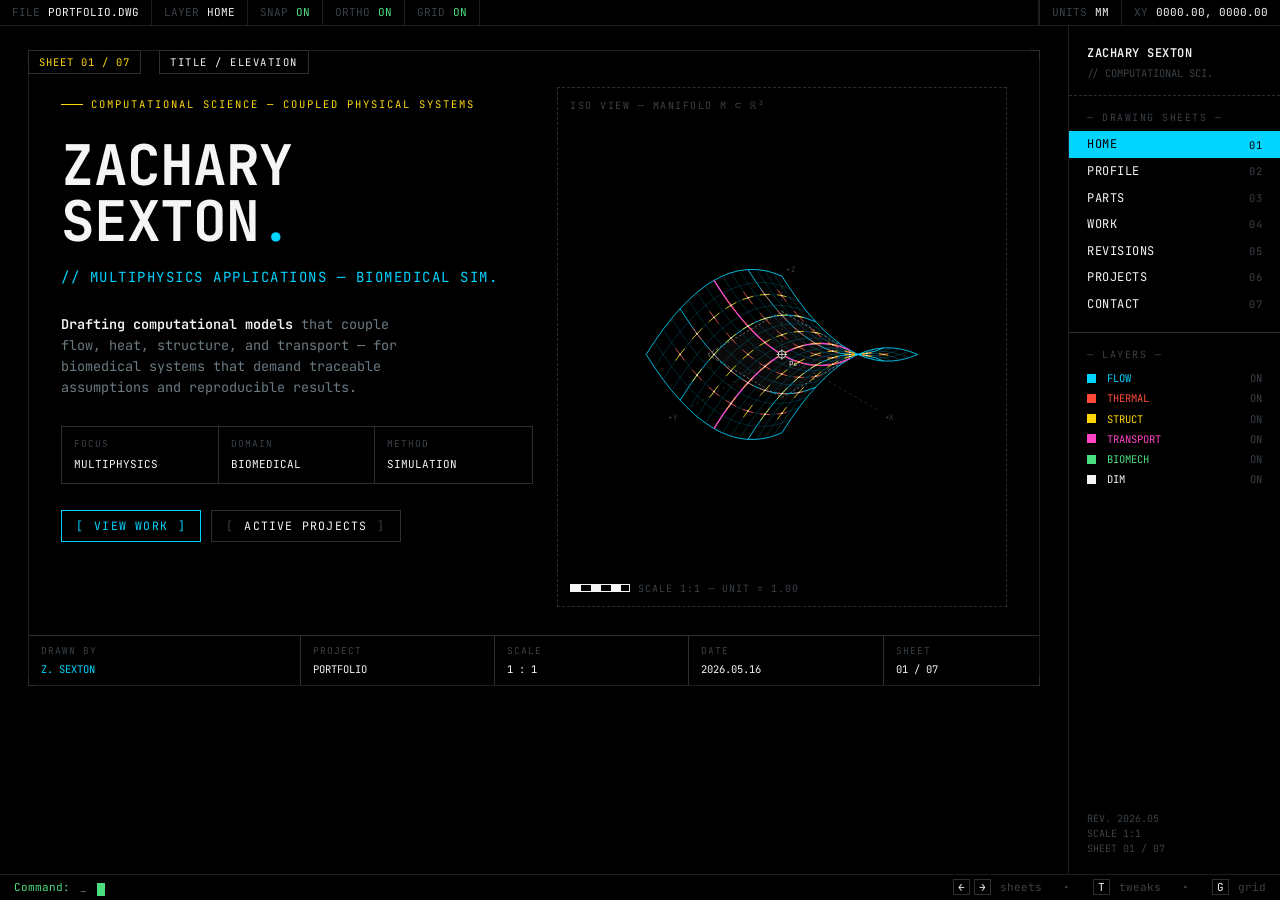
==== site/index.html @ 14a1fc77 "Move site files and configure Pages deploy" ====
<!doctype html>
<html lang="en">
<head>
<meta charset="utf-8">
<meta name="viewport" content="width=device-width, initial-scale=1">
<title>Zachary Sexton — Multiphysics Applications</title>
<meta name="description" content="Personal portfolio for Zachary Sexton — multiphysics applications, computational science, and biomedical simulation. Drafted in an early-vector-CAD style.">
<link rel="preconnect" href="https://fonts.googleapis.com">
<link rel="preconnect" href="https://fonts.gstatic.com" crossorigin>
<link href="https://fonts.googleapis.com/css2?family=JetBrains+Mono:wght@300;400;500;600;700&display=swap" rel="stylesheet">
<link rel="stylesheet" href="style.css">
</head>
<body data-sheet="01" data-layer="HOME">

<main>
  <section class="sheet" id="sheet-01">
    <div class="sheet__corners"><i></i></div>
    <div class="sheet__num">SHEET 01 / 07</div>
    <div class="sheet__name">TITLE / ELEVATION</div>

    <div class="sheet__body">
      <div class="hero">
        <div class="hero__text">
          <div class="eyebrow">COMPUTATIONAL SCIENCE — COUPLED PHYSICAL SYSTEMS</div>
          <h1>ZACHARY<br>SEXTON<span class="slash">.</span></h1>
          <div class="role">// MULTIPHYSICS APPLICATIONS — BIOMEDICAL SIM.</div>
          <p class="lede">
            <strong>Drafting computational models</strong> that couple flow, heat,
            structure, and transport — for biomedical systems that demand
            traceable assumptions and reproducible results.
          </p>

          <div class="dim-table">
            <div><div class="k">FOCUS</div><div class="v">MULTIPHYSICS</div></div>
            <div><div class="k">DOMAIN</div><div class="v">BIOMEDICAL</div></div>
            <div><div class="k">METHOD</div><div class="v">SIMULATION</div></div>
          </div>

          <div class="actions">
            <a class="btn btn--primary" href="work.html">VIEW WORK</a>
            <a class="btn" href="projects.html">ACTIVE PROJECTS</a>
          </div>
        </div>

        <!-- ISO drawing: animated tensor field on a deforming saddle manifold -->
        <div class="iso" aria-label="Animated isometric view of a deforming saddle manifold with a tensor field rendered as principal-direction glyphs">
          <div class="iso__viewlabel">ISO VIEW — MANIFOLD M ⊂ ℝ³</div>
          <svg id="iso-svg" viewBox="0 0 600 520" preserveAspectRatio="xMidYMid meet" aria-hidden="true">
            <defs>
              <pattern id="dots" x="0" y="0" width="20" height="20" patternUnits="userSpaceOnUse">
                <circle cx="1" cy="1" r="0.6" fill="var(--grid)"/>
              </pattern>
            </defs>
            <rect x="0" y="0" width="600" height="520" fill="url(#dots)"/>

            <g id="iso-axes"></g>
            <g id="iso-tangent"></g>
            <g id="iso-mesh"></g>
            <g id="iso-accents"></g>
            <g id="iso-glyphs"></g>
            <g id="iso-origin"></g>
            <g id="iso-annot"></g>
          </svg>
          <div class="iso__scale"><span class="bar"></span>SCALE 1:1 — UNIT = 1.00</div>
        </div>
      </div>

      <div class="titleblock">
        <div><div class="k">DRAWN BY</div><div class="v cyan">Z. SEXTON</div></div>
        <div><div class="k">PROJECT</div><div class="v">PORTFOLIO</div></div>
        <div><div class="k">SCALE</div><div class="v">1 : 1</div></div>
        <div><div class="k">DATE</div><div class="v">2026.05.16</div></div>
        <div><div class="k">SHEET</div><div class="v">01 / 07</div></div>
      </div>
    </div>
  </section>
</main>

<script src="chrome.js"></script>
<script src="manifold.js"></script>
</body>
</html>
---- site/style.css ----
/* ---------------------------------------------------------------
   ZS — Personal site, early-vector-CAD theme
   Monospace throughout. Pure black ground. Thin colored linework.
--------------------------------------------------------------- */

:root {
  /* layer colors — overridable by palette switch */
  --bg:      #000000;
  --grid:    #0e0e10;
  --line:    #1c1f22;     /* hairline borders, sheet edges */
  --line-2:  #2a2f33;     /* slightly stronger separators */
  --cyan:    #00d4ff;
  --magenta: #ff44c4;
  --yellow:  #ffd60a;
  --red:     #ff4a3a;
  --green:   #4ade80;
  --white:   #f5f5f5;
  --muted:   #6b7a82;
  --dim:     #3a4147;

  /* type */
  --mono: "JetBrains Mono", "IBM Plex Mono", ui-monospace, Menlo, Consolas, monospace;
}

/* palette: BLUEPRINT — light cyan on deep navy */
:root[data-palette="blueprint"] {
  --bg:      #06182b;
  --grid:    #0a2640;
  --line:    #14385a;
  --line-2:  #1f4e7a;
  --cyan:    #b7e3ff;
  --magenta: #ffb1e3;
  --yellow:  #ffe681;
  --red:     #ff8a7a;
  --green:   #a7ffce;
  --white:   #e9f3ff;
  --muted:   #7aa1c3;
  --dim:     #3d6a93;
}

/* palette: MONOCHROME — phosphor green on black, single-layer */
:root[data-palette="mono"] {
  --bg:      #000000;
  --grid:    #0b1108;
  --line:    #16241a;
  --line-2:  #1f3324;
  --cyan:    #87f8c1;
  --magenta: #87f8c1;
  --yellow:  #c8ffb0;
  --red:     #87f8c1;
  --green:   #87f8c1;
  --white:   #d3ffd9;
  --muted:   #4a8a5e;
  --dim:     #2a4a32;
}

/* grid toggle */
:root[data-grid="off"] body { background-image: none; }

* { box-sizing: border-box; }

html, body { margin: 0; padding: 0; background: var(--bg); }

body {
  font-family: var(--mono);
  font-size: 13px;
  line-height: 1.55;
  color: var(--white);
  background-color: var(--bg);
  /* fine dot grid */
  background-image:
    radial-gradient(circle, var(--grid) 1px, transparent 1px);
  background-size: 24px 24px;
  background-position: 12px 12px;
  min-height: 100vh;
  padding: 28px 240px 56px 28px;  /* room for top bar, right palette, bottom bar */
  -webkit-font-smoothing: antialiased;
}

a { color: inherit; text-decoration: none; }
img { display: block; max-width: 100%; }

/* ---------- TOP STATUS BAR ---------- */
.statusbar {
  position: fixed;
  inset: 0 0 auto 0;
  height: 26px;
  z-index: 50;
  display: flex;
  align-items: stretch;
  background: var(--bg);
  border-bottom: 1px solid var(--line);
  font-size: 11px;
  color: var(--muted);
  user-select: none;
}
.statusbar .cell {
  display: flex;
  align-items: center;
  gap: 8px;
  padding: 0 12px;
  border-right: 1px solid var(--line);
  white-space: nowrap;
}
.statusbar .cell.flex { flex: 1; }
.statusbar .cell.right { border-right: 0; border-left: 1px solid var(--line); margin-left: auto; }
.statusbar .k { color: var(--dim); }
.statusbar .v { color: var(--white); }
.statusbar .v.on { color: var(--green); }
.statusbar .v.off { color: var(--dim); }

/* ---------- RIGHT COMMAND PALETTE ---------- */
.palette {
  position: fixed;
  top: 26px;
  right: 0;
  bottom: 26px;
  width: 212px;
  z-index: 40;
  background: var(--bg);
  border-left: 1px solid var(--line);
  padding: 18px 0 18px;
  font-size: 12px;
  display: flex;
  flex-direction: column;
}
.palette__brand {
  padding: 0 18px 14px;
  border-bottom: 1px dashed var(--line-2);
  margin-bottom: 14px;
}
.palette__brand .name {
  color: var(--white);
  font-weight: 600;
  letter-spacing: 0.5px;
}
.palette__brand .sub {
  color: var(--dim);
  font-size: 10.5px;
  margin-top: 2px;
}
.palette__title {
  font-size: 10px;
  color: var(--dim);
  padding: 0 18px;
  margin-bottom: 6px;
  letter-spacing: 1.5px;
}
.palette__menu {
  list-style: none;
  margin: 0;
  padding: 0;
}
.palette__menu li a {
  display: flex;
  justify-content: space-between;
  align-items: center;
  padding: 4px 18px;
  color: var(--white);
  letter-spacing: 0.5px;
}
.palette__menu li a .num { color: var(--dim); font-size: 10.5px; }
.palette__menu li a:hover,
.palette__menu li a.is-active {
  background: var(--cyan);
  color: #000;
}
.palette__menu li a:hover .num,
.palette__menu li a.is-active .num { color: #000; }

.palette__divider {
  height: 1px;
  background: var(--line-2);
  margin: 14px 0;
}

.palette__layers {
  padding: 0 18px;
  font-size: 10.5px;
  color: var(--dim);
}
.palette__layers .row {
  display: grid;
  grid-template-columns: 12px 1fr auto;
  align-items: center;
  gap: 8px;
  padding: 2px 0;
  color: var(--muted);
}
.palette__layers .swatch {
  width: 9px; height: 9px;
  border: 1px solid currentColor;
  background: currentColor;
}
.palette__layers .row.cyan    { color: var(--cyan); }
.palette__layers .row.magenta { color: var(--magenta); }
.palette__layers .row.yellow  { color: var(--yellow); }
.palette__layers .row.red     { color: var(--red); }
.palette__layers .row.green   { color: var(--green); }
.palette__layers .row.white   { color: var(--white); }
.palette__layers .row .label  { color: inherit; }
.palette__layers .row .vis    { color: var(--dim); }

.palette__foot {
  margin-top: auto;
  padding: 0 18px;
  font-size: 10px;
  color: var(--dim);
  line-height: 1.5;
}

/* ---------- BOTTOM COMMAND PROMPT ---------- */
.cmdbar {
  position: fixed;
  inset: auto 0 0 0;
  height: 26px;
  z-index: 50;
  display: flex;
  align-items: center;
  gap: 10px;
  padding: 0 14px;
  background: var(--bg);
  border-top: 1px solid var(--line);
  font-size: 11px;
  color: var(--muted);
  user-select: none;
}
.cmdbar .prompt { color: var(--green); }
.cmdbar .caret {
  display: inline-block;
  width: 8px; height: 13px;
  background: var(--green);
  animation: blink 1.05s steps(2, end) infinite;
  transform: translateY(2px);
}
@keyframes blink { 50% { opacity: 0; } }
.cmdbar .hint { color: var(--dim); margin-left: auto; }
.cmdbar .hint kbd {
  font: inherit;
  border: 1px solid var(--line-2);
  padding: 0 4px;
  color: var(--white);
  margin: 0 2px;
}

/* ---------- SHEETS ---------- */
main { padding-top: 22px; }
.sheet {
  position: relative;
  border: 1px solid var(--line);
  margin-bottom: 28px;
  background:
    linear-gradient(var(--bg), var(--bg)); /* solid over body grid */
  background-color: var(--bg);
  /* sheets show grid through faintly */
}
.sheet[data-grid="on"] {
  background-image: radial-gradient(circle, var(--grid) 1px, transparent 1px);
  background-size: 24px 24px;
}
.sheet__corners::before,
.sheet__corners::after,
.sheet__corners > i::before,
.sheet__corners > i::after {
  content: "";
  position: absolute;
  width: 8px; height: 8px;
  border: 1px solid var(--line-2);
}
.sheet__corners::before { top: -1px; left: -1px; border-right: 0; border-bottom: 0; }
.sheet__corners::after  { top: -1px; right: -1px; border-left: 0; border-bottom: 0; }
.sheet__corners > i::before { bottom: -1px; left: -1px; border-right: 0; border-top: 0; position: absolute; }
.sheet__corners > i::after  { bottom: -1px; right: -1px; border-left: 0; border-top: 0; position: absolute; }
.sheet__corners > i { position: absolute; inset: 0; pointer-events: none; }

.sheet__num {
  position: absolute;
  top: -1px; left: -1px;
  background: var(--bg);
  border: 1px solid var(--line-2);
  padding: 3px 10px;
  font-size: 10.5px;
  color: var(--yellow);
  letter-spacing: 1px;
  z-index: 2;
}
.sheet__name {
  position: absolute;
  top: -1px; left: 130px;
  background: var(--bg);
  border: 1px solid var(--line-2);
  padding: 3px 10px;
  font-size: 10.5px;
  color: var(--white);
  letter-spacing: 1.5px;
  z-index: 2;
}

.sheet__body { padding: 36px 32px 28px; }

/* sheet title block (bottom right of any sheet) */
.titleblock {
  margin: 0 -32px -28px;
  margin-top: 28px;
  border-top: 1px solid var(--line-2);
  display: grid;
  grid-template-columns: 1.4fr 1fr 1fr 1fr 0.8fr;
  font-size: 10.5px;
  color: var(--muted);
}
.titleblock > div {
  padding: 8px 12px;
  border-right: 1px solid var(--line-2);
}
.titleblock > div:last-child { border-right: 0; }
.titleblock .k {
  color: var(--dim);
  font-size: 9.5px;
  letter-spacing: 1px;
  margin-bottom: 2px;
}
.titleblock .v { color: var(--white); }
.titleblock .v.cyan { color: var(--cyan); }

/* ---------- SHEET 01 — HERO ---------- */
.hero {
  display: grid;
  grid-template-columns: 1.05fr 1fr;
  gap: 24px;
  min-height: 520px;
}
.hero__text { padding-top: 4px; }
.hero .eyebrow {
  display: inline-flex;
  align-items: center;
  gap: 8px;
  font-size: 10.5px;
  color: var(--yellow);
  letter-spacing: 2px;
  margin-bottom: 24px;
}
.hero .eyebrow::before {
  content: "";
  display: inline-block;
  width: 22px; border-top: 1px solid var(--yellow);
}
.hero h1 {
  font-family: var(--mono);
  font-weight: 700;
  font-size: 56px;
  line-height: 1;
  letter-spacing: -1px;
  margin: 0 0 18px;
  color: var(--white);
}
.hero h1 .slash { color: var(--cyan); font-weight: 400; }
.hero .role {
  color: var(--cyan);
  font-size: 14px;
  letter-spacing: 1.5px;
  margin-bottom: 26px;
}
.hero .lede {
  color: var(--muted);
  font-size: 13.5px;
  max-width: 44ch;
  margin: 0 0 28px;
}
.hero .lede strong { color: var(--white); font-weight: 600; }

.dim-table {
  border: 1px solid var(--line-2);
  display: grid;
  grid-template-columns: repeat(3, 1fr);
  font-size: 11px;
}
.dim-table > div {
  padding: 10px 12px;
  border-right: 1px solid var(--line-2);
}
.dim-table > div:last-child { border-right: 0; }
.dim-table .k { color: var(--dim); font-size: 9.5px; letter-spacing: 1px; margin-bottom: 4px; }
.dim-table .v { color: var(--white); }

.actions {
  display: flex;
  gap: 10px;
  flex-wrap: wrap;
  margin: 26px 0 0;
}
.btn {
  display: inline-flex;
  align-items: center;
  gap: 10px;
  height: 32px;
  padding: 0 14px;
  border: 1px solid var(--line-2);
  font-family: var(--mono);
  font-size: 11.5px;
  letter-spacing: 1.2px;
  color: var(--white);
  cursor: pointer;
  background: transparent;
  text-decoration: none;
}
.btn::before {
  content: "[";
  color: var(--dim);
}
.btn::after {
  content: "]";
  color: var(--dim);
}
.btn:hover { background: var(--cyan); color: #000; border-color: var(--cyan); }
.btn:hover::before, .btn:hover::after { color: #000; }
.btn--primary { border-color: var(--cyan); color: var(--cyan); }
.btn--primary::before, .btn--primary::after { color: var(--cyan); }

/* ---------- ISO DRAWING ---------- */
.iso {
  position: relative;
  border: 1px dashed var(--line-2);
  min-height: 520px;
}
.iso svg { width: 100%; height: 100%; display: block; }
.iso__viewlabel {
  position: absolute;
  top: 10px; left: 12px;
  font-size: 10px;
  color: var(--dim);
  letter-spacing: 1.5px;
}
.iso__scale {
  position: absolute;
  bottom: 10px; left: 12px;
  font-size: 10px;
  color: var(--dim);
  letter-spacing: 1px;
  display: flex; align-items: center; gap: 8px;
}
.iso__scale .bar {
  display: inline-block;
  width: 60px; height: 8px;
  background:
    linear-gradient(90deg, var(--white) 50%, transparent 50%) 0/20px 100% repeat-x;
  border: 1px solid var(--white);
}

/* ---------- SHEET 02 — PROFILE ---------- */
.notes {
  display: grid;
  grid-template-columns: 1fr 2fr;
  gap: 36px;
  align-items: start;
}
.notes h2 {
  font-size: 22px;
  letter-spacing: -0.5px;
  margin: 0 0 12px;
  color: var(--white);
  line-height: 1.15;
}
.notes .h2-tag {
  display: block;
  font-size: 10.5px;
  color: var(--magenta);
  letter-spacing: 2px;
  margin-bottom: 10px;
}
.notes ol {
  list-style: none;
  counter-reset: note;
  padding: 0;
  margin: 0;
  border-top: 1px solid var(--line-2);
}
.notes ol li {
  counter-increment: note;
  display: grid;
  grid-template-columns: 36px 1fr;
  gap: 14px;
  padding: 14px 0;
  border-bottom: 1px solid var(--line-2);
  color: var(--muted);
  font-size: 13px;
}
.notes ol li::before {
  content: counter(note, decimal-leading-zero);
  color: var(--yellow);
  font-size: 11px;
  padding-top: 2px;
}
.notes ol li strong { color: var(--white); font-weight: 600; }

/* ---------- SHEET 03 — PARTS LIST ---------- */
.parts {
  display: grid;
  grid-template-columns: 1fr;
  gap: 12px;
}
.parts__head {
  display: grid;
  grid-template-columns: 48px 1.4fr 1fr 0.6fr 90px;
  font-size: 10.5px;
  color: var(--dim);
  letter-spacing: 2px;
  padding: 0 6px 8px;
  border-bottom: 1px solid var(--line-2);
}
.parts__row {
  display: grid;
  grid-template-columns: 48px 1.4fr 1fr 0.6fr 90px;
  align-items: center;
  padding: 12px 6px;
  border-bottom: 1px solid var(--line-2);
  font-size: 13px;
}
.parts__row .item { color: var(--yellow); }
.parts__row .name { color: var(--white); letter-spacing: 0.5px; }
.parts__row .desc { color: var(--muted); }
.parts__row .qty  { color: var(--white); }
.parts__row .layer {
  display: inline-flex;
  align-items: center;
  gap: 8px;
  font-size: 11px;
  letter-spacing: 1px;
}
.parts__row .layer .sw {
  width: 9px; height: 9px; border: 1px solid currentColor; background: currentColor;
}
.parts__row .layer.cyan    { color: var(--cyan); }
.parts__row .layer.magenta { color: var(--magenta); }
.parts__row .layer.yellow  { color: var(--yellow); }
.parts__row .layer.red     { color: var(--red); }
.parts__row .layer.green   { color: var(--green); }
.parts__row .layer.white   { color: var(--white); }

/* ---------- SHEET 04 — DETAIL VIEWS ---------- */
.details {
  display: grid;
  grid-template-columns: repeat(3, minmax(0, 1fr));
  gap: 18px;
}
.detail {
  border: 1px solid var(--line-2);
  padding: 14px;
  display: flex;
  flex-direction: column;
  gap: 12px;
  min-height: 320px;
}
.detail__head {
  display: flex;
  align-items: center;
  justify-content: space-between;
  font-size: 10.5px;
  color: var(--dim);
  letter-spacing: 1.5px;
  padding-bottom: 10px;
  border-bottom: 1px dashed var(--line-2);
}
.detail__head .tag {
  display: inline-flex;
  align-items: center;
  gap: 6px;
  padding: 2px 6px;
  border: 1px solid var(--yellow);
  color: var(--yellow);
  font-size: 10px;
  letter-spacing: 1.5px;
}
.detail__icon {
  height: 84px;
  display: flex;
  align-items: center;
  justify-content: center;
}
.detail h3 {
  font-size: 15px;
  margin: 0;
  color: var(--white);
  letter-spacing: 0.3px;
  font-weight: 600;
}
.detail p {
  font-size: 12.5px;
  color: var(--muted);
  margin: 0;
}
.detail__tags {
  margin-top: auto;
  display: flex;
  flex-wrap: wrap;
  gap: 6px;
}
.detail__tags span {
  font-size: 10.5px;
  letter-spacing: 1px;
  padding: 2px 6px;
  border: 1px solid var(--line-2);
  color: var(--muted);
}

/* ---------- SHEET 05 — REVISION HISTORY ---------- */
.rev {
  width: 100%;
  border-collapse: collapse;
  font-size: 13px;
}
.rev th, .rev td {
  text-align: left;
  padding: 12px 10px;
  border-bottom: 1px solid var(--line-2);
}
.rev th {
  font-weight: 400;
  font-size: 10.5px;
  letter-spacing: 2px;
  color: var(--dim);
  padding-bottom: 8px;
}
.rev td.rev-id { color: var(--yellow); width: 60px; }
.rev td.rev-date { color: var(--muted); width: 110px; font-size: 12px; }
.rev td.rev-title { color: var(--white); width: 32%; }
.rev td.rev-desc  { color: var(--muted); }
.rev td.rev-sig {
  color: var(--green); width: 84px; text-align: right; font-size: 11px; letter-spacing: 1px;
}

/* ---------- SHEET 06 — ACTIVE DRAWINGS ---------- */
.drawings {
  display: grid;
  grid-template-columns: repeat(3, 1fr);
  gap: 18px;
}
.drawing {
  border: 1px solid var(--line-2);
  padding: 14px 16px 16px;
  position: relative;
  display: flex;
  flex-direction: column;
  gap: 10px;
}
.drawing__head {
  display: flex;
  align-items: center;
  gap: 8px;
  font-size: 10.5px;
  letter-spacing: 1.5px;
  color: var(--dim);
}
.drawing__head .dot {
  width: 7px; height: 7px; background: var(--green);
  box-shadow: 0 0 0 3px rgba(74, 222, 128, 0.18);
  animation: pulse 2.2s ease-in-out infinite;
}
@keyframes pulse {
  0%, 100% { opacity: 1; }
  50% { opacity: 0.4; }
}
.drawing__head .status { color: var(--green); }
.drawing h3 {
  font-size: 14px;
  margin: 0;
  color: var(--white);
  letter-spacing: 0.3px;
  font-weight: 600;
}
.drawing p {
  font-size: 12.5px;
  margin: 0;
  color: var(--muted);
}
.drawing__meta {
  margin-top: auto;
  display: flex;
  justify-content: space-between;
  font-size: 10.5px;
  color: var(--dim);
  letter-spacing: 1px;
  padding-top: 10px;
  border-top: 1px dashed var(--line-2);
}
.drawing__meta .id { color: var(--yellow); }

/* ---------- SHEET 07 — CONTACT TITLE BLOCK ---------- */
.contact {
  display: grid;
  grid-template-columns: 1.2fr 1fr;
  gap: 28px;
  align-items: start;
}
.contact h2 {
  font-size: 24px;
  margin: 0 0 10px;
  color: var(--white);
  line-height: 1.15;
  letter-spacing: -0.3px;
}
.contact p {
  color: var(--muted);
  margin: 0 0 20px;
  max-width: 44ch;
}
.contact .links {
  display: flex;
  flex-direction: column;
}
.contact .links a {
  display: grid;
  grid-template-columns: 70px 1fr auto;
  align-items: center;
  gap: 12px;
  padding: 14px 4px;
  border-bottom: 1px solid var(--line-2);
  color: var(--white);
  font-size: 13px;
}
.contact .links a:first-child { border-top: 1px solid var(--line-2); }
.contact .links a .k {
  color: var(--dim); font-size: 10.5px; letter-spacing: 2px;
}
.contact .links a .v { color: var(--white); }
.contact .links a .arr { color: var(--cyan); }
.contact .links a:hover { background: var(--cyan); color: #000; }
.contact .links a:hover .k,
.contact .links a:hover .arr { color: #000; }

/* ---------- TWEAKS PANEL ---------- */
.tweaks {
  position: fixed;
  bottom: 36px;
  right: 224px;
  z-index: 60;
  width: 220px;
  background: var(--bg);
  border: 1px solid var(--line-2);
  font-size: 11px;
  color: var(--muted);
  display: none;
}
.tweaks.is-open { display: block; }
.tweaks__head {
  display: flex;
  justify-content: space-between;
  align-items: center;
  padding: 6px 10px;
  border-bottom: 1px solid var(--line-2);
  color: var(--white);
  letter-spacing: 1.5px;
  font-size: 10.5px;
}
.tweaks__head button {
  background: transparent;
  border: 1px solid var(--line-2);
  color: var(--muted);
  font: inherit;
  font-size: 10px;
  padding: 0 6px;
  cursor: pointer;
  line-height: 1.4;
}
.tweaks__body { padding: 10px; display: grid; gap: 10px; }
.tweaks__row {
  display: grid;
  grid-template-columns: 1fr auto;
  align-items: center;
  gap: 8px;
}
.tweaks__row label { color: var(--dim); letter-spacing: 1.5px; font-size: 10px; }
.tweaks__seg {
  display: inline-flex;
  border: 1px solid var(--line-2);
}
.tweaks__seg button {
  background: transparent;
  border: 0;
  border-right: 1px solid var(--line-2);
  color: var(--muted);
  font: inherit;
  font-size: 10px;
  padding: 3px 7px;
  cursor: pointer;
}
.tweaks__seg button:last-child { border-right: 0; }
.tweaks__seg button.is-on { background: var(--cyan); color: #000; }

/* ---------- RESPONSIVE ---------- */
/* below 1100px the right palette flips into a horizontal sheet-tab strip
   under the top status bar — keeps inter-page nav usable on small screens. */
@media (max-width: 1100px) {
  body {
    padding: 60px 14px 70px 14px;
  }
  .palette {
    top: 26px;
    right: 0;
    bottom: auto;
    left: 0;
    width: 100%;
    height: 30px;
    border-left: 0;
    border-bottom: 1px solid var(--line);
    padding: 0;
    flex-direction: row;
    overflow-x: auto;
  }
  .palette__brand,
  .palette__divider,
  .palette__title,
  .palette__layers,
  .palette__foot { display: none; }
  .palette__menu {
    display: flex;
    flex-direction: row;
    width: 100%;
  }
  .palette__menu li {
    flex: 1 1 0;
    min-width: 64px;
  }
  .palette__menu li a {
    height: 30px;
    padding: 0 8px;
    justify-content: center;
    align-items: center;
    border-right: 1px solid var(--line);
    font-size: 10.5px;
    gap: 6px;
  }
  .palette__menu li:last-child a { border-right: 0; }
  .palette__menu li a .num { display: inline; }
  .tweaks { right: 14px; }
}
@media (max-width: 820px) {
  .hero { grid-template-columns: 1fr; }
  .iso { min-height: 360px; }
  .notes { grid-template-columns: 1fr; gap: 18px; }
  .details, .drawings { grid-template-columns: 1fr; }
  .contact { grid-template-columns: 1fr; }
  .parts__head { display: none; }
  .parts__row { grid-template-columns: 1fr; gap: 4px; padding: 12px 4px; }
  .titleblock { grid-template-columns: 1fr 1fr; }
  .hero h1 { font-size: 40px; }
  body { padding: 60px 14px 70px; }
  .sheet__body { padding: 36px 16px 22px; }
  .titleblock { margin-left: -16px; margin-right: -16px; }
}
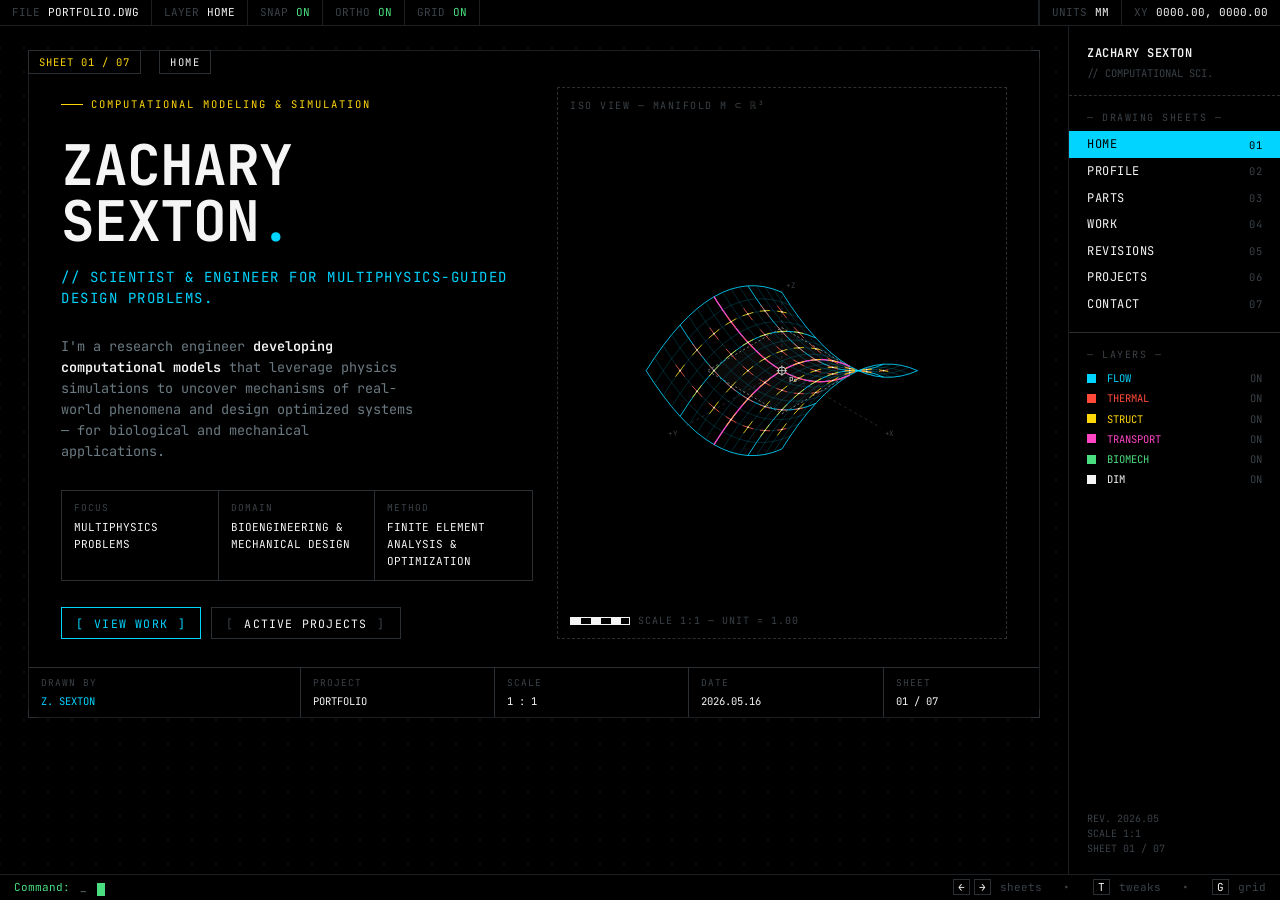
==== commit 694bbb54: "Update sheet 01 homepage copy" ====
--- a/site/index.html
+++ b/site/index.html
@@ -16,24 +16,26 @@
   <section class="sheet" id="sheet-01">
     <div class="sheet__corners"><i></i></div>
     <div class="sheet__num">SHEET 01 / 07</div>
-    <div class="sheet__name">TITLE / ELEVATION</div>
+    <div class="sheet__name">HOME</div>
 
     <div class="sheet__body">
       <div class="hero">
         <div class="hero__text">
-          <div class="eyebrow">COMPUTATIONAL SCIENCE — COUPLED PHYSICAL SYSTEMS</div>
+          <div class="eyebrow">COMPUTATIONAL MODELING & SIMULATION</div>
           <h1>ZACHARY<br>SEXTON<span class="slash">.</span></h1>
-          <div class="role">// MULTIPHYSICS APPLICATIONS — BIOMEDICAL SIM.</div>
+          <div class="role">// SCIENTIST & ENGINEER FOR MULTIPHYSICS-GUIDED DESIGN PROBLEMS.</div>
           <p class="lede">
-            <strong>Drafting computational models</strong> that couple flow, heat,
-            structure, and transport — for biomedical systems that demand
-            traceable assumptions and reproducible results.
+            I'm a research engineer <strong>developing computational models
+            </strong> that leverage physics simulations to uncover mechanisms of real-world
+            phenomena and design optimized systems — for biological and mechanical applications.
           </p>
 
           <div class="dim-table">
-            <div><div class="k">FOCUS</div><div class="v">MULTIPHYSICS</div></div>
-            <div><div class="k">DOMAIN</div><div class="v">BIOMEDICAL</div></div>
-            <div><div class="k">METHOD</div><div class="v">SIMULATION</div></div>
+            <div><div class="k">FOCUS</div><div class="v">MULTIPHYSICS PROBLEMS</div></div>
+            <div><div class="k">DOMAIN</div><div class="v">BIOENGINEERING &
+            MECHANICAL DESIGN</div></div>
+            <div><div class="k">METHOD</div><div class="v">FINITE ELEMENT ANALYSIS &
+            OPTIMIZATION</div></div>
           </div>
 
           <div class="actions">
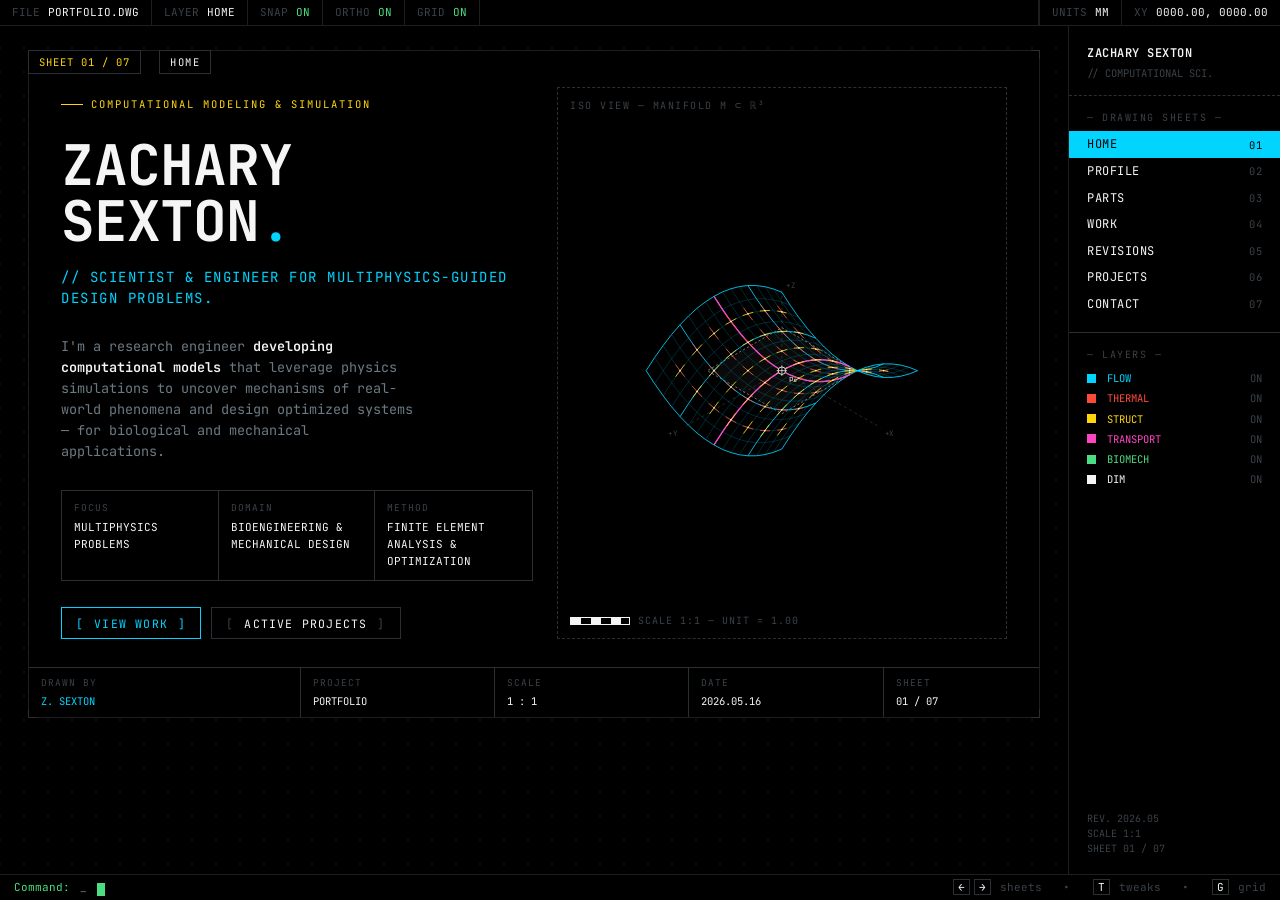
==== commit b9c3a89e: "Update project illustrations and homepage metadata" ====
--- a/site/index.html
+++ b/site/index.html
@@ -3,8 +3,8 @@
 <head>
 <meta charset="utf-8">
 <meta name="viewport" content="width=device-width, initial-scale=1">
-<title>Zachary Sexton — Multiphysics Applications</title>
-<meta name="description" content="Personal portfolio for Zachary Sexton — multiphysics applications, computational science, and biomedical simulation. Drafted in an early-vector-CAD style.">
+<title>Zachary Sexton — Computational Modeling & Simulation</title>
+<meta name="description" content="Personal portfolio for Zachary Sexton — computational modeling, physics simulation, finite element analysis, and optimization for biological and mechanical applications.">
 <link rel="preconnect" href="https://fonts.googleapis.com">
 <link rel="preconnect" href="https://fonts.gstatic.com" crossorigin>
 <link href="https://fonts.googleapis.com/css2?family=JetBrains+Mono:wght@300;400;500;600;700&display=swap" rel="stylesheet">
--- a/site/style.css
+++ b/site/style.css
@@ -683,6 +683,117 @@
   border-top: 1px dashed var(--line-2);
 }
 .drawing__meta .id { color: var(--yellow); }
+
+.metabolic-drawing,
+.impeller-drawing {
+  border: 1px solid var(--line-2);
+  background: var(--bg);
+  aspect-ratio: 13 / 7;
+  overflow: hidden;
+}
+.metabolic-drawing svg,
+.impeller-drawing svg {
+  display: block;
+  width: 100%;
+  height: 100%;
+}
+.diagram-grid-line,
+.impeller-grid-line {
+  fill: none;
+  stroke: var(--grid);
+  stroke-width: 0.7;
+}
+.diagram-link,
+.diagram-dim,
+.impeller-construction,
+.impeller-axis,
+.impeller-dim {
+  fill: none;
+  stroke: var(--dim);
+  stroke-width: 0.9;
+}
+.diagram-dash,
+.impeller-dash { stroke-dasharray: 4 5; }
+.impeller-axis {
+  stroke-dasharray: 2 5;
+  opacity: 0.8;
+}
+.diagram-vessel {
+  fill: var(--bg);
+  stroke: var(--cyan);
+  stroke-width: 1.2;
+}
+.diagram-media {
+  fill: var(--cyan);
+  fill-opacity: 0.06;
+  stroke: var(--dim);
+  stroke-width: 0.8;
+}
+.diagram-flow {
+  fill: none;
+  stroke: var(--white);
+  stroke-width: 0.8;
+  opacity: 0.7;
+}
+.diagram-cell {
+  fill: var(--bg);
+  stroke: var(--green);
+  stroke-width: 1;
+}
+.diagram-link {
+  stroke: var(--white);
+  opacity: 0.72;
+}
+.diagram-dim { stroke: var(--dim); }
+.metabolic-node {
+  fill: var(--bg);
+  stroke-width: 1.1;
+}
+.node-cyan { stroke: var(--cyan); }
+.node-yellow { stroke: var(--yellow); }
+.node-green { stroke: var(--green); }
+.node-magenta { stroke: var(--magenta); }
+.node-red { stroke: var(--red); }
+.impeller-blade path:first-child {
+  fill: var(--cyan);
+  fill-opacity: 0.08;
+  stroke: var(--cyan);
+  stroke-width: 1.2;
+}
+.impeller-blade path:last-child {
+  fill: none;
+  stroke: var(--white);
+  stroke-width: 0.7;
+  opacity: 0.75;
+}
+.impeller-hub {
+  fill: var(--bg);
+  stroke: var(--yellow);
+  stroke-width: 1.2;
+}
+.impeller-hub-side {
+  fill: var(--yellow);
+  fill-opacity: 0.06;
+  stroke: var(--yellow);
+  stroke-width: 1;
+}
+.impeller-bore,
+.impeller-bolt {
+  fill: var(--bg);
+  stroke: var(--white);
+  stroke-width: 0.9;
+}
+.diagram-label,
+.impeller-label {
+  fill: var(--muted);
+  font-family: var(--mono);
+  font-size: 7px;
+  letter-spacing: 1px;
+}
+.diagram-label--cyan,
+.impeller-label--cyan { fill: var(--cyan); }
+.diagram-arrow-fill,
+.impeller-arrow-fill { fill: var(--dim); }
 
 /* ---------- SHEET 07 — CONTACT TITLE BLOCK ---------- */
 .contact {
